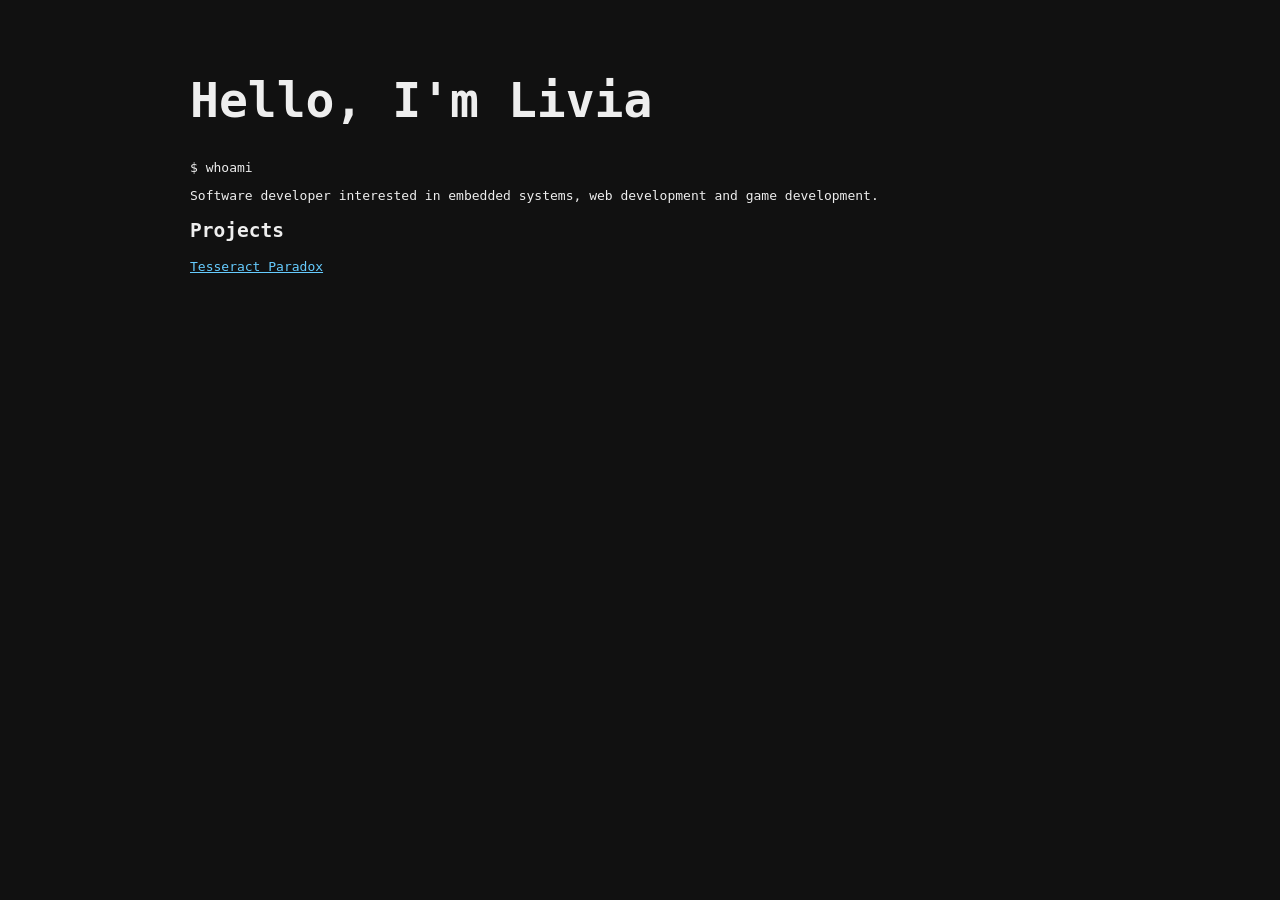
==== index.html @ dbbc6779 "Create portfolio website" ====
<!DOCTYPE html>
<html lang="en">

<head>
    <meta charset="UTF-8">
    <meta name="viewport" content="width=device-width, initial-scale=1.0">

    <title>Livia | Portfolio</title>

    <link rel="stylesheet" href="style.css">
</head>

<body>

    <main>
        <h1>Hello, I'm Livia</h1>

        <p class="terminal">
            $ whoami
        </p>

        <p>
            Software developer interested in embedded systems,
            web development and game development.
        </p>

        <section>
            <h2>Projects</h2>

            <a href="projects/tesseract.html">
                Tesseract Paradox
            </a>
        </section>

    </main>

</body>

</html>
---- style.css ----
body {
    background: #111;
    color: #eee;
    font-family: monospace;
    max-width: 900px;
    margin: auto;
    padding: 40px;
}

h1 {
    font-size: 3rem;
}

a {
    color: #66ccff;
}
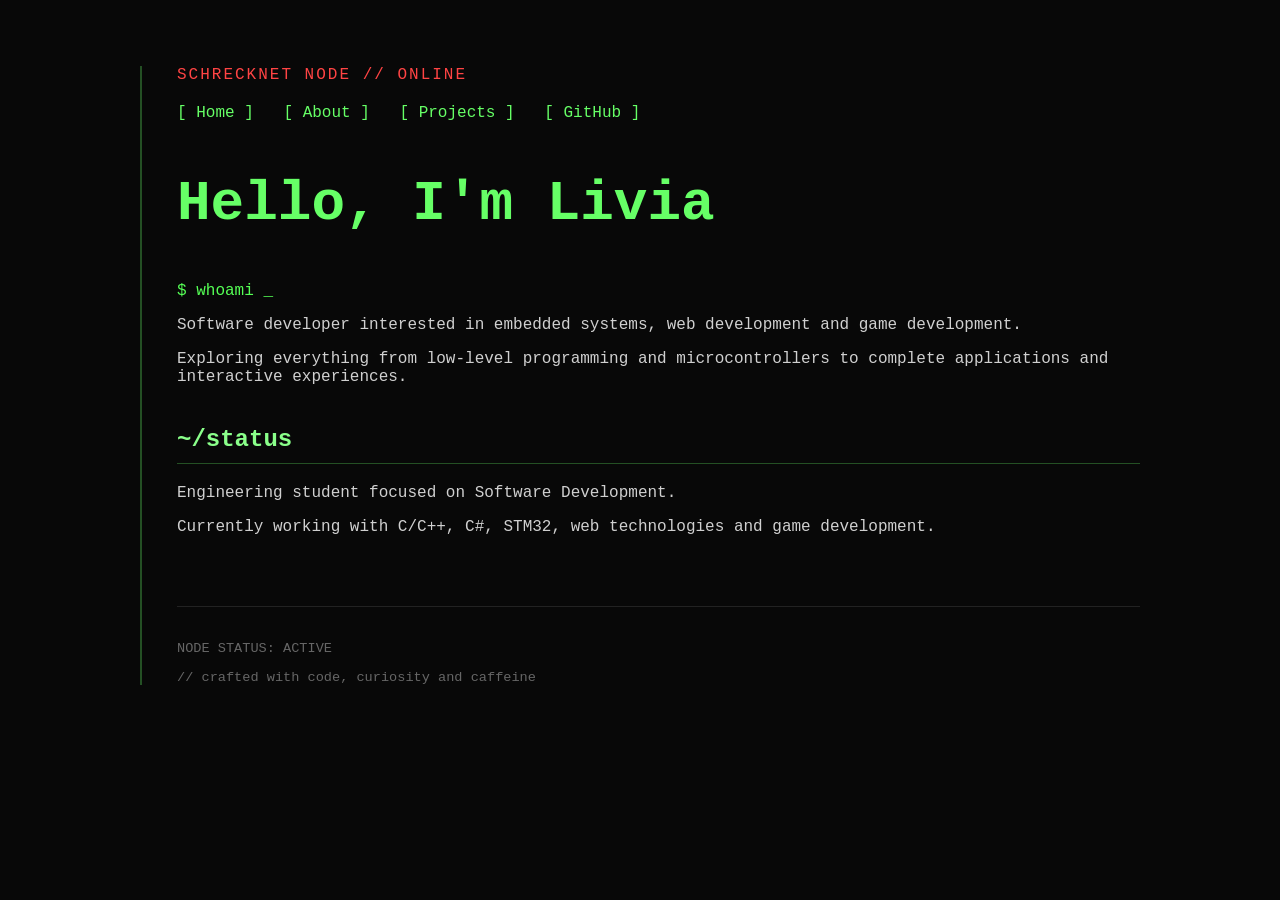
==== commit bb1ff145: "Create portfolio website" ====
--- a/index.html
+++ b/index.html
@@ -12,8 +12,29 @@
 
 <body>
 
-    <main>
-        <h1>Hello, I'm Livia</h1>
+<main>
+
+    <header>
+
+        <p class="system">
+            SCHRECKNET NODE // ONLINE
+        </p>
+
+        <nav>
+            <a href="index.html">[ Home ]</a>
+            <a href="about.html">[ About ]</a>
+            <a href="projects.html">[ Projects ]</a>
+            <a href="https://github.com/lRethi">[ GitHub ]</a>
+        </nav>
+
+    </header>
+
+
+    <section>
+
+        <h1>
+            Hello, I'm Livia
+        </h1>
 
         <p class="terminal">
             $ whoami
@@ -24,16 +45,47 @@
             web development and game development.
         </p>
 
-        <section>
-            <h2>Projects</h2>
+        <p>
+            Exploring everything from low-level programming
+            and microcontrollers to complete applications
+            and interactive experiences.
+        </p>
 
-            <a href="projects/tesseract.html">
-                Tesseract Paradox
-            </a>
-        </section>
+    </section>
 
-    </main>
+
+    <section>
+
+        <h2>
+            ~/status
+        </h2>
+
+        <p>
+            Engineering student focused on Software Development.
+        </p>
+
+        <p>
+            Currently working with C/C++, C#, STM32,
+            web technologies and game development.
+        </p>
+
+    </section>
+
+
+    <footer>
+
+        <p>
+            NODE STATUS: ACTIVE
+        </p>
+
+        <p>
+            // crafted with code, curiosity and caffeine
+        </p>
+
+    </footer>
+
+</main>
 
 </body>
 
-</html>+</html>
--- a/style.css
+++ b/style.css
@@ -1,16 +1,176 @@
-body {
-    background: #111;
-    color: #eee;
-    font-family: monospace;
-    max-width: 900px;
-    margin: auto;
-    padding: 40px;
+```css
+* {
+    box-sizing: border-box;
 }
 
-h1 {
-    font-size: 3rem;
+
+body {
+
+    background: #080808;
+
+    color: #d0d0d0;
+
+    font-family: "Courier New", monospace;
+
+    max-width: 1000px;
+
+    margin: auto;
+
+    padding: 50px;
+
 }
 
+
+main {
+
+    border-left: 2px solid #245024;
+
+    padding-left: 35px;
+
+}
+
+
+header {
+
+    margin-bottom: 50px;
+
+}
+
+
+.system {
+
+    color: #ff4444;
+
+    letter-spacing: 2px;
+
+}
+
+
+nav {
+
+    margin-top: 20px;
+
+}
+
+
+nav a {
+
+    margin-right: 20px;
+
+}
+
+
+h1 {
+
+    font-size: 3.5rem;
+
+    color: #66ff66;
+
+}
+
+
+h2 {
+
+    color: #8aff8a;
+
+    border-bottom: 1px solid #245024;
+
+    padding-bottom: 10px;
+
+    margin-top: 40px;
+
+}
+
+
+.terminal {
+
+    color: #55ff55;
+
+}
+
+
+.terminal::after {
+
+    content: "_";
+
+    animation: blink 1s infinite;
+
+}
+
+
+@keyframes blink {
+
+    50% {
+
+        opacity: 0;
+
+    }
+
+}
+
+
 a {
-    color: #66ccff;
-}+
+    color: #66ff66;
+
+    text-decoration: none;
+
+}
+
+
+a:hover {
+
+    color: #ff4444;
+
+}
+
+
+.project {
+
+    background: #0d0d0d;
+
+    border: 1px solid #244824;
+
+    padding: 25px;
+
+    margin: 25px 0;
+
+    transition: 0.2s;
+
+}
+
+
+.project:hover {
+
+    border-color: #66ff66;
+
+    transform: translateX(5px);
+
+}
+
+
+.metadata {
+
+    color: #888;
+
+    font-size: 0.9rem;
+
+    margin: 20px 0;
+
+}
+
+
+footer {
+
+    margin-top: 70px;
+
+    color: #666;
+
+    font-size: 0.85rem;
+
+    border-top: 1px solid #222;
+
+    padding-top: 20px;
+
+}
+```
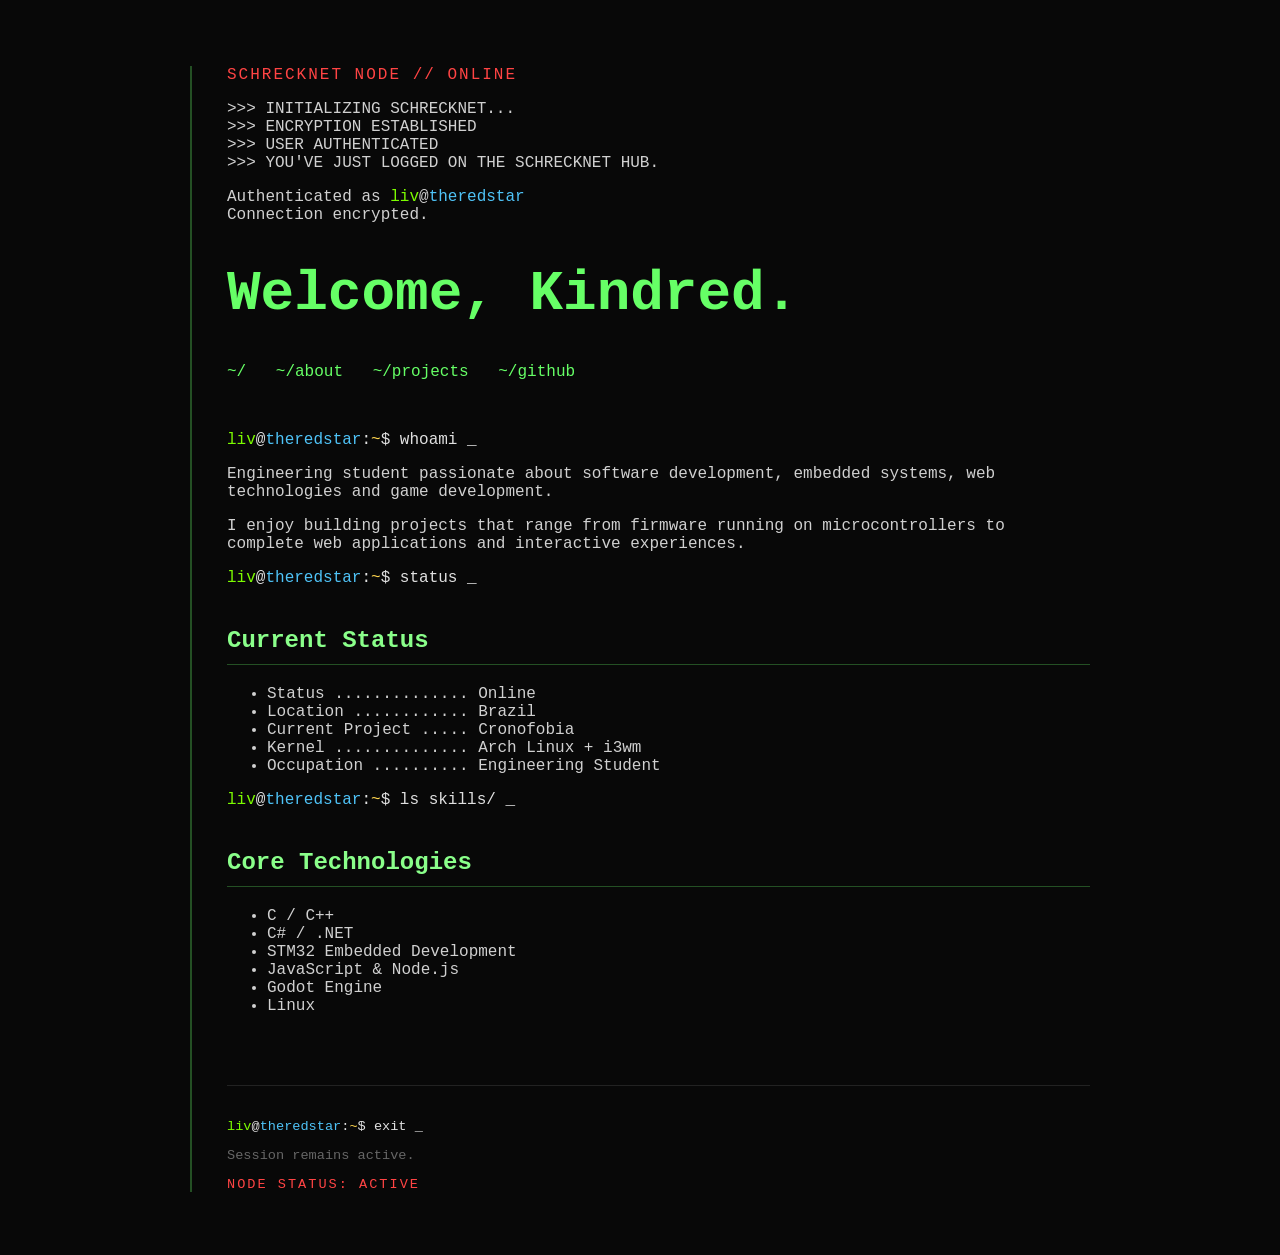
==== commit 11e9f36d: "more thingies" ====
--- a/index.html
+++ b/index.html
@@ -12,80 +12,115 @@
 
 <body>
 
-<main>
+    <main>
 
-    <header>
+        <header>
 
-        <p class="system">
-            SCHRECKNET NODE // ONLINE
-        </p>
+            <p class="system">
+                SCHRECKNET NODE // ONLINE
+            </p>
 
-        <nav>
-            <a href="index.html">[ Home ]</a>
-            <a href="about.html">[ About ]</a>
-            <a href="projects.html">[ Projects ]</a>
-            <a href="https://github.com/lRethi">[ GitHub ]</a>
-        </nav>
+            <p class="connection">
+                >>> INITIALIZING SCHRECKNET...<br>
+                >>> ENCRYPTION ESTABLISHED<br>
+                >>> USER AUTHENTICATED<br>
+                >>> YOU'VE JUST LOGGED ON THE SCHRECKNET HUB.<br>
+            </p>
 
-    </header>
+            <p class="connection">
+                Authenticated as <span class="user">liv</span>@<span class="host">theredstar</span><br>
+                Connection encrypted.
+            </p>
+
+            <h1>Welcome, Kindred.</h1>
+
+            <nav>
+                <a href="index.html">~/</a>
+                <a href="about.html">~/about</a>
+                <a href="projects.html">~/projects</a>
+                <a href="https://github.com/lRethi">~/github</a>
+            </nav>
+
+        </header>
 
 
-    <section>
-
-        <h1>
-            Hello, I'm Livia
-        </h1>
-
-        <p class="terminal">
-            $ whoami
-        </p>
-
-        <p>
-            Software developer interested in embedded systems,
-            web development and game development.
-        </p>
-
-        <p>
-            Exploring everything from low-level programming
-            and microcontrollers to complete applications
-            and interactive experiences.
-        </p>
-
-    </section>
+        <section>
 
 
-    <section>
+            <p class="terminal">
+                <span class="user">liv</span>@<span class="host">theredstar</span>:<span class="path">~</span>$ whoami
+            </p>
 
-        <h2>
-            ~/status
-        </h2>
+            <p>
+                Engineering student passionate about software development,
+                embedded systems, web technologies and game development.
+            </p>
 
-        <p>
-            Engineering student focused on Software Development.
-        </p>
+            <p>
+                I enjoy building projects that range from firmware running on
+                microcontrollers to complete web applications and interactive
+                experiences.
+            </p>
 
-        <p>
-            Currently working with C/C++, C#, STM32,
-            web technologies and game development.
-        </p>
-
-    </section>
+        </section>
 
 
-    <footer>
+        <section>
 
-        <p>
-            NODE STATUS: ACTIVE
-        </p>
+            <p class="terminal">
+                <span class="user">liv</span>@<span class="host">theredstar</span>:<span class="path">~</span>$ status
+            </p>
 
-        <p>
-            // crafted with code, curiosity and caffeine
-        </p>
+            <h2>Current Status</h2>
 
-    </footer>
+            <ul>
+                <li>Status .............. Online</li>
+                <li>Location ............ Brazil</li>
+                <li>Current Project ..... Cronofobia</li>
+                <li>Kernel .............. Arch Linux + i3wm</li>
+                <li>Occupation .......... Engineering Student</li>
+            </ul>
 
-</main>
+        </section>
+
+
+        <section>
+
+            <p class="terminal">
+                <span class="user">liv</span>@<span class="host">theredstar</span>:<span class="path">~</span>$ ls
+                skills/
+            </p>
+
+            <h2>Core Technologies</h2>
+
+            <ul>
+                <li>C / C++</li>
+                <li>C# / .NET</li>
+                <li>STM32 Embedded Development</li>
+                <li>JavaScript & Node.js</li>
+                <li>Godot Engine</li>
+                <li>Linux</li>
+            </ul>
+
+        </section>
+
+
+        <footer>
+
+            <p class="terminal">
+                <span class="user">liv</span>@<span class="host">theredstar</span>:<span class="path">~</span>$ exit
+            </p>
+
+            <p>Session remains active.</p>
+
+            <p class="system">
+                NODE STATUS: ACTIVE
+            </p>
+
+        </footer>
+
+    </main>
 
 </body>
 
-</html>
+</html>
--- a/style.css
+++ b/style.css
@@ -1,4 +1,3 @@
-```css
 * {
     box-sizing: border-box;
 }
@@ -159,6 +158,31 @@
 
 }
 
+.quote {
+    color: #88ff88;
+    font-style: italic;
+    border-left: 2px solid #44aa44;
+    padding-left: 16px;
+    margin: 25px 0;
+    opacity: 0.9;
+}
+
+.user {
+    color: #7CFC00;
+}
+
+.host {
+    color: #4FC3F7;
+}
+
+.path {
+    color: #FFD54F;
+}
+
+.terminal {
+    color: #E0E0E0;
+}
+
 
 footer {
 
@@ -173,4 +197,3 @@
     padding-top: 20px;
 
 }
-```
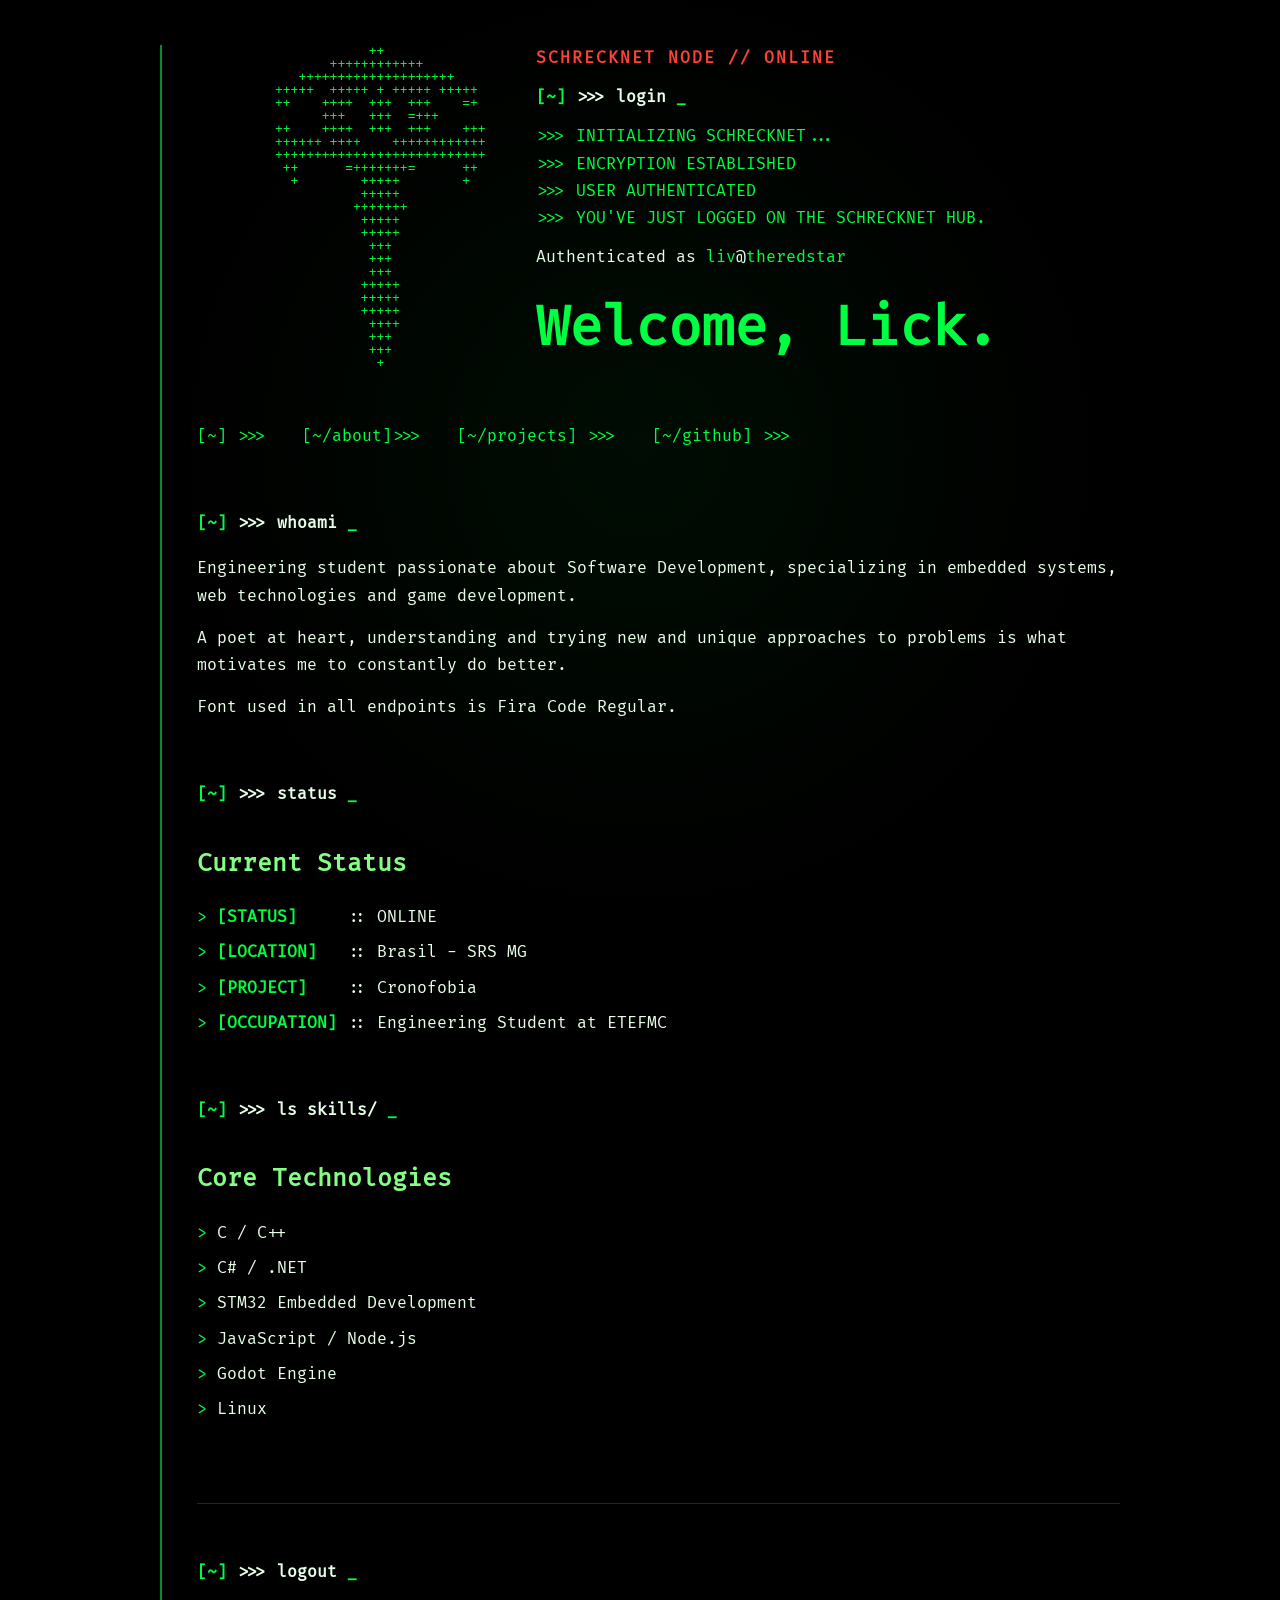
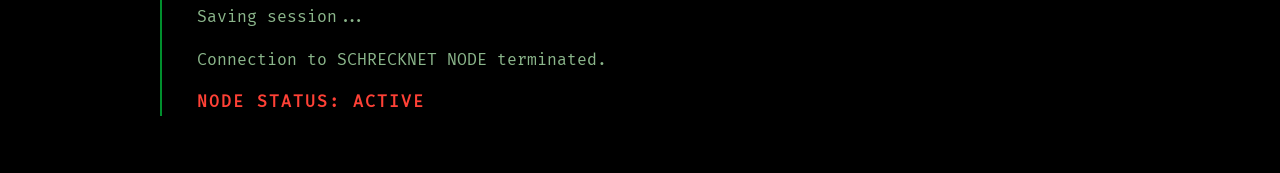
==== commit f69d9e4c: "stable version" ====
--- a/index.html
+++ b/index.html
@@ -16,102 +16,155 @@
 
         <header>
 
-            <p class="system">
-                SCHRECKNET NODE // ONLINE
-            </p>
+            <div class="hero">
 
-            <p class="connection">
-                >>> INITIALIZING SCHRECKNET...<br>
-                >>> ENCRYPTION ESTABLISHED<br>
-                >>> USER AUTHENTICATED<br>
-                >>> YOU'VE JUST LOGGED ON THE SCHRECKNET HUB.<br>
-            </p>
+                <pre class="ascii">
+                      ++
+                 ++++++++++++
+             ++++++++++++++++++++
+          +++++  +++++ + +++++ +++++
+          ++    ++++  +++  +++    =+
+                +++   +++  =+++
+          ++    ++++  +++  +++    +++
+          ++++++ ++++    ++++++++++++
+          +++++++++++++++++++++++++++
+           ++      =+++++++=      ++
+            +        +++++        +
+                     +++++
+                    +++++++
+                     +++++
+                     +++++
+                      +++
+                      +++
+                      +++
+                     +++++
+                     +++++
+                     +++++
+                      ++++
+                      +++
+                      +++
+                       +
+        </pre>
 
-            <p class="connection">
-                Authenticated as <span class="user">liv</span>@<span class="host">theredstar</span><br>
-                Connection encrypted.
-            </p>
+                <div class="hero-info">
 
-            <h1>Welcome, Kindred.</h1>
+                    <p class="system">
+                        SCHRECKNET NODE // ONLINE
+                    </p>
+
+                    <p class="terminal">
+                        <span class="prompt">[~]</span> >>> login
+                    </p>
+
+                    <p class="connection">
+                        >>> INITIALIZING SCHRECKNET...<br>
+                        >>> ENCRYPTION ESTABLISHED<br>
+                        >>> USER AUTHENTICATED<br>
+                        >>> YOU'VE JUST LOGGED ON THE SCHRECKNET HUB.
+                    </p>
+
+                    <p>
+                        Authenticated as
+                        <span class="user">liv</span>@<span class="host">theredstar</span>
+                    </p>
+
+                    <h1>Welcome, Lick.</h1>
+
+                </div>
+
+            </div>
 
             <nav>
-                <a href="index.html">~/</a>
-                <a href="about.html">~/about</a>
-                <a href="projects.html">~/projects</a>
-                <a href="https://github.com/lRethi">~/github</a>
+                <a href="index.html">[~] >>></a>
+                <a href="about.html">[~/about]>>></a>
+                <a href="projects.html">[~/projects] >>></a>
+                <a href="https://github.com/lRethi">[~/github] >>></a>
             </nav>
 
         </header>
 
+        <section>
+
+            <p class="terminal">
+                <span class="prompt">[~]</span> >>> whoami
+            </p>
+
+            <p>
+                Engineering student passionate about Software Development,
+                specializing in embedded systems, web technologies and game
+                development.
+            </p>
+
+            <p>
+                A poet at heart, understanding and trying new and unique approaches to problems is what motivates me to constantly do better.
+            </p>
+
+            <p>
+                Font used in all endpoints is Fira Code Regular.
+            </p>
+
+        </section>
 
         <section>
 
-
             <p class="terminal">
-                <span class="user">liv</span>@<span class="host">theredstar</span>:<span class="path">~</span>$ whoami
+                <span class="prompt">[~]</span> >>> status
             </p>
 
-            <p>
-                Engineering student passionate about software development,
-                embedded systems, web technologies and game development.
-            </p>
+            <h2>Current Status</h2>
 
-            <p>
-                I enjoy building projects that range from firmware running on
-                microcontrollers to complete web applications and interactive
-                experiences.
-            </p>
+            <ul class="system-info">
+                <li><strong>[STATUS]</strong> :: ONLINE</li>
+                <li><strong>[LOCATION]</strong> :: Brasil - SRS MG</li>
+                <li><strong>[PROJECT]</strong> :: Cronofobia</li>
+                <li><strong>[OCCUPATION]</strong> :: Engineering Student at ETEFMC</li>
+            </ul>
 
         </section>
+
 
 
         <section>
 
             <p class="terminal">
-                <span class="user">liv</span>@<span class="host">theredstar</span>:<span class="path">~</span>$ status
+                <span class="prompt">[~]</span> >>> ls skills/
             </p>
 
-            <h2>Current Status</h2>
+            <h2>Core Technologies</h2>
 
             <ul>
-                <li>Status .............. Online</li>
-                <li>Location ............ Brazil</li>
-                <li>Current Project ..... Cronofobia</li>
-                <li>Kernel .............. Arch Linux + i3wm</li>
-                <li>Occupation .......... Engineering Student</li>
+
+                <li>C / C++</li>
+
+                <li>C# / .NET</li>
+
+                <li>STM32 Embedded Development</li>
+
+                <li>JavaScript / Node.js</li>
+
+                <li>Godot Engine</li>
+
+                <li>Linux</li>
+
             </ul>
 
         </section>
 
 
-        <section>
-
-            <p class="terminal">
-                <span class="user">liv</span>@<span class="host">theredstar</span>:<span class="path">~</span>$ ls
-                skills/
-            </p>
-
-            <h2>Core Technologies</h2>
-
-            <ul>
-                <li>C / C++</li>
-                <li>C# / .NET</li>
-                <li>STM32 Embedded Development</li>
-                <li>JavaScript & Node.js</li>
-                <li>Godot Engine</li>
-                <li>Linux</li>
-            </ul>
-
-        </section>
-
 
         <footer>
 
             <p class="terminal">
-                <span class="user">liv</span>@<span class="host">theredstar</span>:<span class="path">~</span>$ exit
+                <span class="prompt">[~]</span> >>> logout
             </p>
 
-            <p>Session remains active.</p>
+            <p>
+                Saving session...
+            </p>
+
+            <p>
+                Connection to SCHRECKNET NODE terminated.
+            </p>
 
             <p class="system">
                 NODE STATUS: ACTIVE
--- a/style.css
+++ b/style.css
@@ -1,101 +1,374 @@
+:root {
+
+    --bg: #000000;
+
+    --surface: #040404;
+
+    --text: #e8ffe8;
+
+    --green: #00ff41;
+
+    --green-light: #84ff84;
+
+    --green-dark: #008f2d;
+
+    --red: #ff4136;
+
+    --blue: #56b6ff;
+
+    --yellow: #ffd54f;
+
+    --border: #003d12;
+
+}
+
 * {
+
+    margin: 0;
+
+    padding: 0;
+
     box-sizing: border-box;
-}
-
+
+}
 
 body {
 
-    background: #080808;
-
-    color: #d0d0d0;
-
-    font-family: "Courier New", monospace;
-
-    max-width: 1000px;
+    background: var(--bg);
+
+    color: var(--text);
+
+    font-family: "Fira Code", monospace;
+
+    line-height: 1.7;
+
+    max-width: 1050px;
 
     margin: auto;
 
-    padding: 50px;
-
-}
-
+    padding: 45px;
+
+    overflow-x: hidden;
+
+}
+
+body::before {
+
+    content: "";
+
+    position: fixed;
+
+    inset: 0;
+
+    background: radial-gradient(circle at center,
+            rgba(0, 255, 65, .05),
+            transparent 60%);
+
+    pointer-events: none;
+
+}
 
 main {
 
-    border-left: 2px solid #245024;
+    position: relative;
+
+    border-left: 2px solid var(--green-dark);
 
     padding-left: 35px;
 
 }
 
-
 header {
 
-    margin-bottom: 50px;
-
-}
-
+    margin-bottom: 60px;
+
+}
 
 .system {
 
-    color: #ff4444;
+    color: var(--red);
+
+    font-weight: bold;
 
     letter-spacing: 2px;
 
-}
-
+    margin-bottom: 12px;
+
+}
+
+.connection {
+
+    color: var(--green);
+
+    margin-bottom: 10px;
+
+}
 
 nav {
 
+    margin-top: 30px;
+
+}
+
+nav a {
+
+    color: var(--green);
+
+    text-decoration: none;
+
+    margin-right: 25px;
+
+    transition: .15s;
+
+}
+
+nav a:hover {
+
+    color: var(--red);
+
+}
+
+h1 {
+
+    font-size: 3.4rem;
+
+    color: var(--green);
+
+    margin: 30px 0;
+
+}
+
+h2 {
+
+    color: var(--green-light);
+
+    font-size: 1.5rem;
+
+    margin: 35px 0 20px;
+
+}
+
+section {
+
+    margin-bottom: 60px;
+
+}
+
+p {
+
+    margin: 15px 0;
+
+}
+
+ul {
+
+    list-style: none;
+
     margin-top: 20px;
 
 }
 
-
-nav a {
-
-    margin-right: 20px;
-
-}
-
-
-h1 {
-
-    font-size: 3.5rem;
-
-    color: #66ff66;
-
-}
-
-
-h2 {
-
-    color: #8aff8a;
-
-    border-bottom: 1px solid #245024;
-
-    padding-bottom: 10px;
-
-    margin-top: 40px;
-
-}
-
+li {
+
+    margin: 8px 0;
+
+}
+
+li::before {
+
+    content: "> ";
+
+    color: var(--green);
+
+}
 
 .terminal {
 
-    color: #55ff55;
-
-}
-
+    color: var(--text);
+
+    margin: 30px 0 18px;
+
+    font-weight: bold;
+
+}
 
 .terminal::after {
 
     content: "_";
 
+    color: var(--green);
+
     animation: blink 1s infinite;
 
 }
 
+.prompt {
+
+    color: var(--green);
+
+}
+
+.user {
+
+    color: var(--green);
+
+}
+
+.host {
+
+    color: var(--green);
+
+}
+
+.path {
+
+    color: var(--green-light);
+
+}
+
+.command {
+
+    color: var(--text);
+
+}
+
+.quote {
+
+    margin: 30px 0;
+
+    padding-left: 18px;
+
+    border-left: 2px solid var(--green);
+
+    color: var(--green-light);
+
+    font-style: italic;
+
+    opacity: .9;
+
+}
+
+.project {
+
+    background: var(--surface);
+
+    border-left: 4px solid var(--green);
+
+    border-top: 1px solid var(--border);
+
+    border-right: 1px solid var(--border);
+
+    border-bottom: 1px solid var(--border);
+
+    padding: 22px;
+
+    margin: 30px 0;
+
+    transition: .2s;
+
+}
+
+.project:hover {
+
+    border-left-color: var(--red);
+
+    transform: translateX(6px);
+
+}
+
+.metadata {
+
+    color: #a0dca0;
+
+    margin: 20px 0;
+
+}
+
+.metadata p {
+
+    margin: 6px 0;
+
+}
+
+a {
+
+    color: var(--green);
+
+}
+
+a:hover {
+
+    color: var(--red);
+
+}
+
+footer {
+
+    margin-top: 80px;
+
+    padding-top: 25px;
+
+    border-top: 1px solid var(--border);
+
+    color: #8bb68b;
+
+}
+
+.hero {
+    display: flex;
+    align-items: flex-start;
+    gap: 50px;
+    margin-bottom: 40px;
+}
+
+.ascii {
+    white-space: pre;
+    color: #00ff41;
+    line-height: 1;
+    margin: 0;
+    flex-shrink: 0;
+}
+
+.hero-info {
+    display: flex;
+    flex-direction: column;
+    gap: 12px;
+}
+
+.hero-info p,
+.hero-info h1 {
+    margin: 0;
+}
+
+.system-info {
+    font-family: "Fira Code", monospace;
+    list-style: none;
+}
+
+.system-info li {
+    margin: 8px 0;
+}
+
+.system-info strong {
+    color: var(--green);
+    display: inline-block;
+    width: 12ch;
+}
+
+.hyfetch-info {
+    font-family: "Fira Code", monospace;
+    list-style: none;
+}
+
+.hyfetch-info li {
+    margin: 8px 0;
+}
+
+.hyfetch-info strong {
+    color: var(--green);
+    display: inline-block;
+    width: 8ch;
+}
 
 @keyframes blink {
 
@@ -107,93 +380,8 @@
 
 }
 
-
-a {
-
-    color: #66ff66;
-
-    text-decoration: none;
-
-}
-
-
-a:hover {
-
-    color: #ff4444;
-
-}
-
-
-.project {
-
-    background: #0d0d0d;
-
-    border: 1px solid #244824;
-
-    padding: 25px;
-
-    margin: 25px 0;
-
-    transition: 0.2s;
-
-}
-
-
-.project:hover {
-
-    border-color: #66ff66;
-
-    transform: translateX(5px);
-
-}
-
-
-.metadata {
-
-    color: #888;
-
-    font-size: 0.9rem;
-
-    margin: 20px 0;
-
-}
-
-.quote {
-    color: #88ff88;
-    font-style: italic;
-    border-left: 2px solid #44aa44;
-    padding-left: 16px;
-    margin: 25px 0;
-    opacity: 0.9;
-}
-
-.user {
-    color: #7CFC00;
-}
-
-.host {
-    color: #4FC3F7;
-}
-
-.path {
-    color: #FFD54F;
-}
-
-.terminal {
-    color: #E0E0E0;
-}
-
-
-footer {
-
-    margin-top: 70px;
-
-    color: #666;
-
-    font-size: 0.85rem;
-
-    border-top: 1px solid #222;
-
-    padding-top: 20px;
-
-}
+@font-face {
+    font-family: "Fira Code";
+    src: url("fonts/FiraCode-Regular.woff2") format("woff2");
+    font-weight: 400;
+}
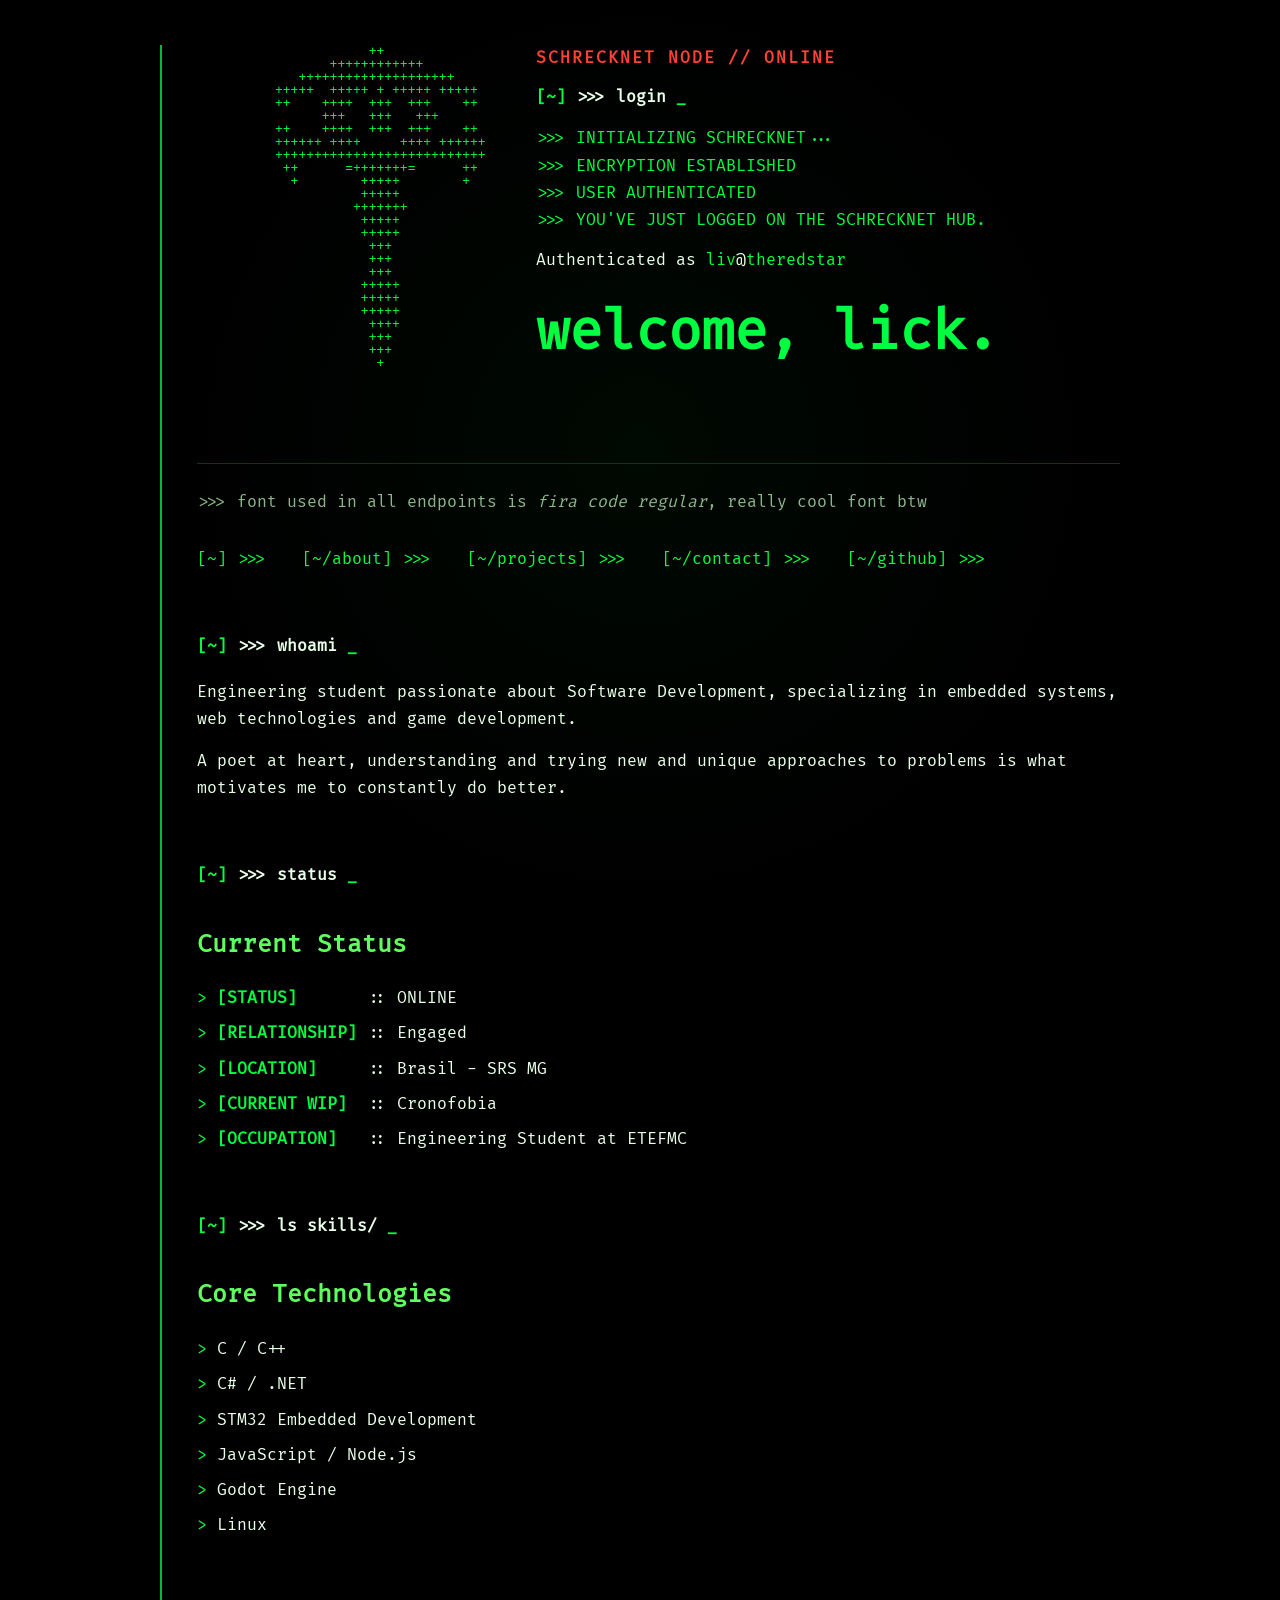
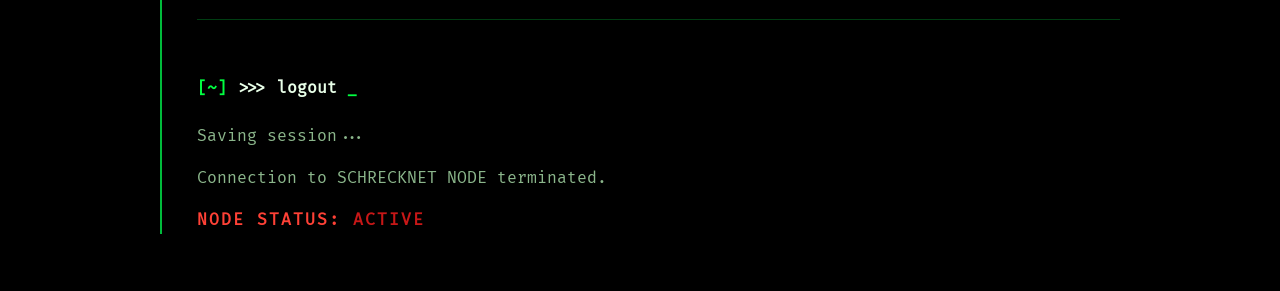
==== commit 675b1b9b: "a bazillion small things but TWO" ====
--- a/index.html
+++ b/index.html
@@ -23,10 +23,10 @@
                  ++++++++++++
              ++++++++++++++++++++
           +++++  +++++ + +++++ +++++
-          ++    ++++  +++  +++    =+
-                +++   +++  =+++
-          ++    ++++  +++  +++    +++
-          ++++++ ++++    ++++++++++++
+          ++    ++++  +++  +++    ++
+                +++   +++   +++
+          ++    ++++  +++  +++    ++
+          ++++++ ++++     ++++ ++++++
           +++++++++++++++++++++++++++
            ++      =+++++++=      ++
             +        +++++        +
@@ -57,7 +57,7 @@
                     </p>
 
                     <p class="connection">
-                        >>> INITIALIZING SCHRECKNET...<br>
+                        >>> <span class="dot">INITIALIZING SCHRECKNET</span><br>
                         >>> ENCRYPTION ESTABLISHED<br>
                         >>> USER AUTHENTICATED<br>
                         >>> YOU'VE JUST LOGGED ON THE SCHRECKNET HUB.
@@ -68,16 +68,20 @@
                         <span class="user">liv</span>@<span class="host">theredstar</span>
                     </p>
 
-                    <h1>Welcome, Lick.</h1>
+                    
+                    <h1>welcome, lick.</h1>
+
 
                 </div>
 
             </div>
+            <footer>>>> font used in all endpoints is <em>fira code regular</em>, really cool font btw</footer>
 
             <nav>
                 <a href="index.html">[~] >>></a>
-                <a href="about.html">[~/about]>>></a>
+                <a href="about.html">[~/about] >>></a>
                 <a href="projects.html">[~/projects] >>></a>
+                <a href="contact.html">[~/contact] >>></a>
                 <a href="https://github.com/lRethi">[~/github] >>></a>
             </nav>
 
@@ -96,11 +100,11 @@
             </p>
 
             <p>
-                A poet at heart, understanding and trying new and unique approaches to problems is what motivates me to constantly do better.
+                A poet at heart, understanding and trying new and unique approaches to problems is what motivates me to
+                constantly do better.
             </p>
 
             <p>
-                Font used in all endpoints is Fira Code Regular.
             </p>
 
         </section>
@@ -115,8 +119,9 @@
 
             <ul class="system-info">
                 <li><strong>[STATUS]</strong> :: ONLINE</li>
+                <li><strong>[RELATIONSHIP]</strong> :: Engaged</li>
                 <li><strong>[LOCATION]</strong> :: Brasil - SRS MG</li>
-                <li><strong>[PROJECT]</strong> :: Cronofobia</li>
+                <li><strong>[CURRENT WIP]</strong> :: Cronofobia</li>
                 <li><strong>[OCCUPATION]</strong> :: Engineering Student at ETEFMC</li>
             </ul>
 
@@ -158,16 +163,15 @@
                 <span class="prompt">[~]</span> >>> logout
             </p>
 
-            <p>
-                Saving session...
-            </p>
+            <p class="dot">
+                Saving session</p>
 
             <p>
                 Connection to SCHRECKNET NODE terminated.
             </p>
 
             <p class="system">
-                NODE STATUS: ACTIVE
+                NODE STATUS: <span class="system-end">ACTIVE</span>
             </p>
 
         </footer>
--- a/style.css
+++ b/style.css
@@ -8,18 +8,24 @@
 
     --green: #00ff41;
 
-    --green-light: #84ff84;
-
-    --green-dark: #008f2d;
+    --green-light: #5eff5e;
+
+    --green-dark: #00bb3b;
 
     --red: #ff4136;
 
+    --dark-red: #c71717;
+
     --blue: #56b6ff;
 
     --yellow: #ffd54f;
 
     --border: #003d12;
 
+    --gold-color: #ffae00;
+    --silver-color: #d4d4d4;
+    --bronze-color: #e76800;
+
 }
 
 * {
@@ -61,7 +67,7 @@
     inset: 0;
 
     background: radial-gradient(circle at center,
-            rgba(0, 255, 65, .05),
+            rgba(0, 94, 23, 0.089),
             transparent 60%);
 
     pointer-events: none;
@@ -102,6 +108,8 @@
 
     margin-bottom: 10px;
 
+    min-height: 7rem;
+
 }
 
 nav {
@@ -234,72 +242,75 @@
 
 .quote {
 
+    padding-left: 18px;
+
+    border-left: 2px solid var(--green);
+
+    color: var(--green-light);
+
+    font-style: italic;
+
+    opacity: .9;
+
+}
+
+.project {
+
+    background: var(--surface);
+
+    border-left: 4px solid var(--green);
+
+    border-top: 1px solid var(--border);
+
+    border-right: 1px solid var(--border);
+
+    border-bottom: 1px solid var(--border);
+
+    padding: 22px;
+
     margin: 30px 0;
 
-    padding-left: 18px;
-
-    border-left: 2px solid var(--green);
-
-    color: var(--green-light);
-
+    transition: .2s;
+
+}
+
+.project:hover {
+
+    border-left-color: var(--red);
+
+    transform: translateX(6px);
+
+}
+
+.metadata {
+
+    color: #a0dca0;
+
+    margin: 20px 0;
+
+}
+
+.metadata p {
+
+    margin: 6px 0;
+
+}
+
+a {
+
+    color: var(--green);
+
+}
+
+a:hover {
+
+    color: var(--red);
+
+}
+
+.quote cite {
     font-style: italic;
-
-    opacity: .9;
-
-}
-
-.project {
-
-    background: var(--surface);
-
-    border-left: 4px solid var(--green);
-
-    border-top: 1px solid var(--border);
-
-    border-right: 1px solid var(--border);
-
-    border-bottom: 1px solid var(--border);
-
-    padding: 22px;
-
-    margin: 30px 0;
-
-    transition: .2s;
-
-}
-
-.project:hover {
-
-    border-left-color: var(--red);
-
-    transform: translateX(6px);
-
-}
-
-.metadata {
-
-    color: #a0dca0;
-
-    margin: 20px 0;
-
-}
-
-.metadata p {
-
-    margin: 6px 0;
-
-}
-
-a {
-
-    color: var(--green);
-
-}
-
-a:hover {
-
-    color: var(--red);
-
+    color: #8bb68b;
 }
 
 footer {
@@ -352,7 +363,7 @@
 .system-info strong {
     color: var(--green);
     display: inline-block;
-    width: 12ch;
+    width: 14ch;
 }
 
 .hyfetch-info {
@@ -368,6 +379,52 @@
     color: var(--green);
     display: inline-block;
     width: 8ch;
+}
+
+.award-info li {
+    margin: 8px 0;
+}
+
+.award-info strong {
+    color: var(--green);
+    display: inline-block;
+    width: 14ch;
+}
+
+.award-info gold {
+    color: var(--gold-color);
+}
+.award-info silver {
+    color: var(--silver-color);
+}
+.award-info bronze {
+    color: var(--bronze-color);
+}
+
+.system-end {
+    color: var(--dark-red);
+
+    animation: blink 3s infinite;
+}
+
+.dot::after {
+    content: "...";
+    display: inline-block;
+    overflow: hidden;
+    height: 2ch;
+    white-space: nowrap;
+    animation: dots 2s steps(3, end) infinite;
+}
+
+@keyframes dots {
+    from {
+        width: 1ch;
+    }
+
+    75%,
+    to {
+        width: 3ch;
+    }
 }
 
 @keyframes blink {
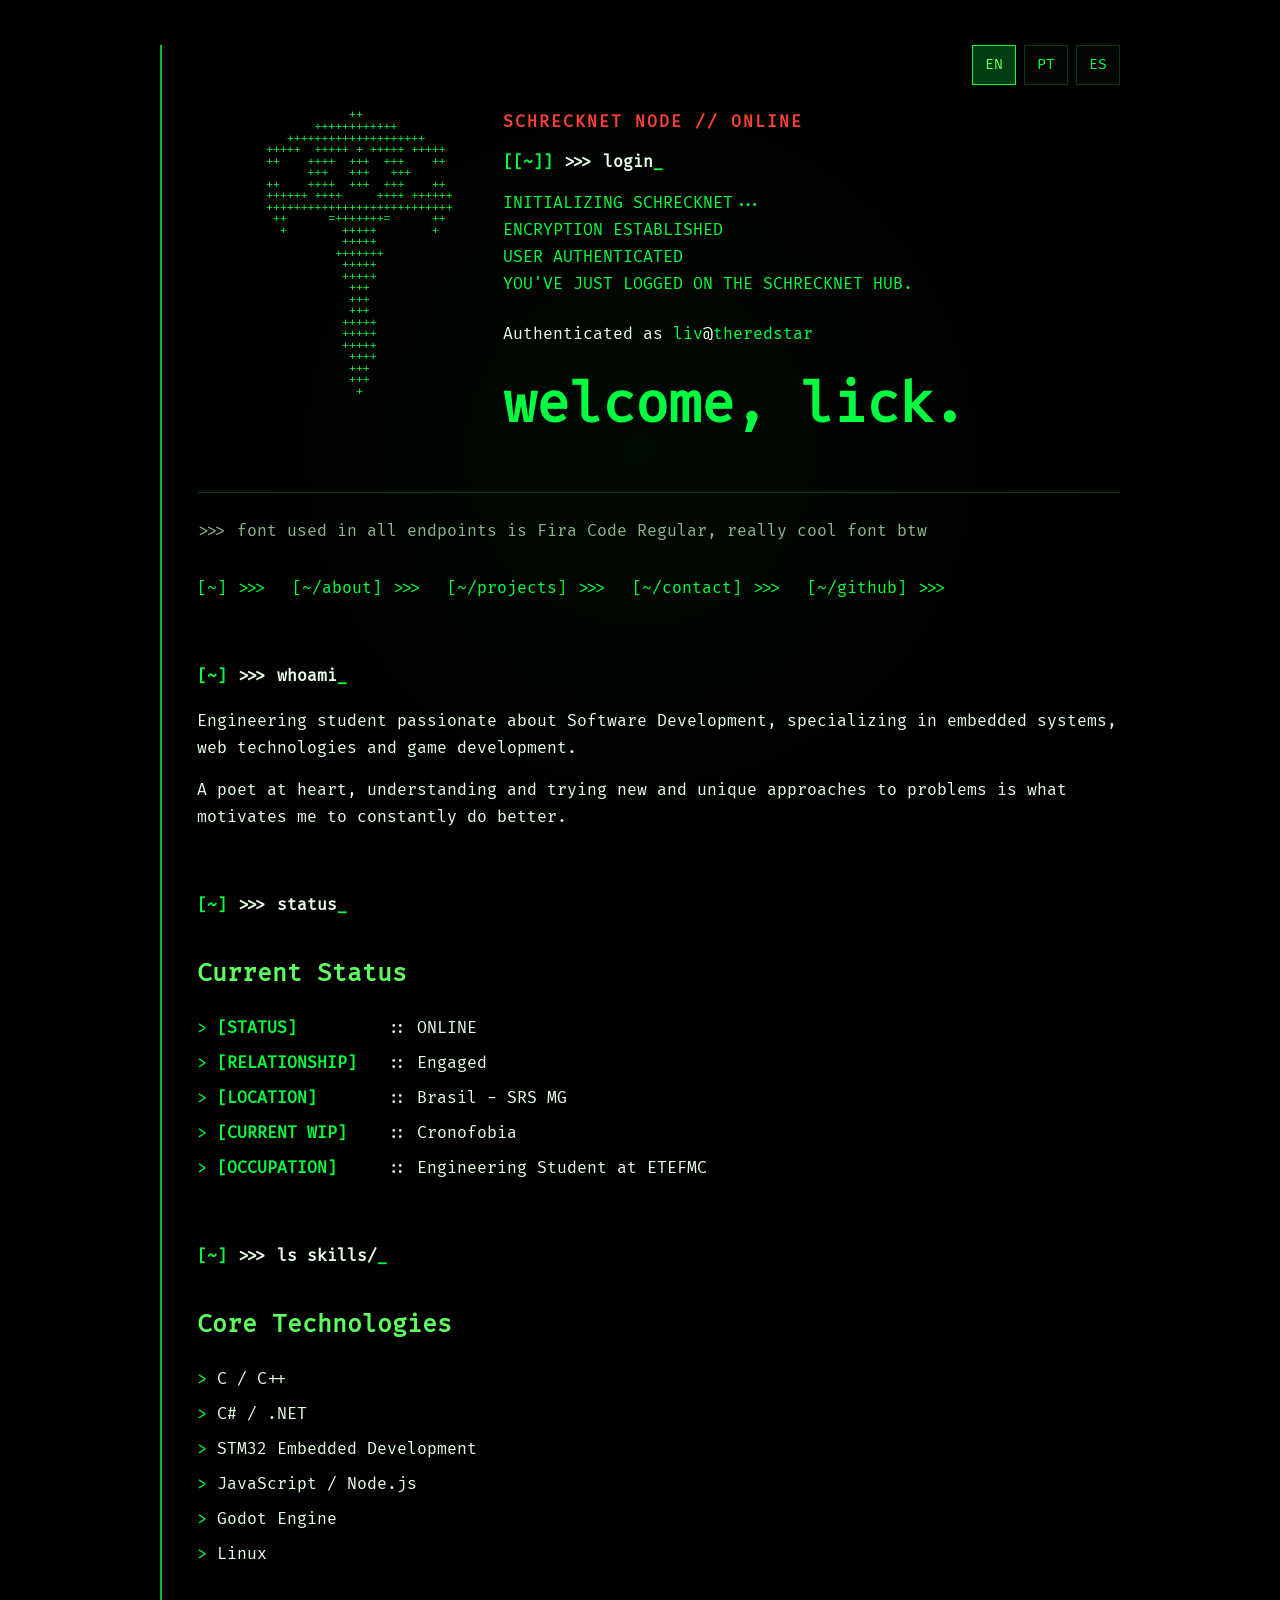
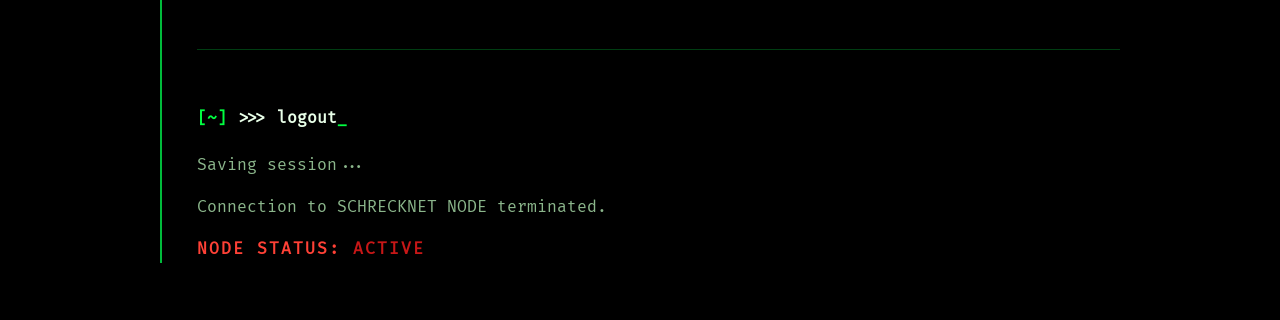
==== commit 1efb5f5b: "Cronofobia adicionado, + traduções pra português e espanhol." ====
--- a/index.html
+++ b/index.html
@@ -1,25 +1,15 @@
 <!DOCTYPE html>
 <html lang="en">
-
 <head>
-    <meta charset="UTF-8">
-    <meta name="viewport" content="width=device-width, initial-scale=1.0">
-
-    <title>Livia | Portfolio</title>
-
-    <link rel="stylesheet" href="style.css">
+<meta charset="UTF-8">
+<meta name="viewport" content="width=device-width, initial-scale=1.0">
+<title data-i18n="title.home">Livia | Portfolio</title>
+<link rel="stylesheet" href="style.css">
 </head>
-
-<body>
-
-    <main>
-
-        <header>
-
-            <div class="hero">
-
-                <pre class="ascii">
-                      ++
+<body><main>
+<header>
+<div class="hero">
+<pre class="ascii">                      ++
                  ++++++++++++
              ++++++++++++++++++++
           +++++  +++++ + +++++ +++++
@@ -43,141 +33,51 @@
                       ++++
                       +++
                       +++
-                       +
-        </pre>
-
-                <div class="hero-info">
-
-                    <p class="system">
-                        SCHRECKNET NODE // ONLINE
-                    </p>
-
-                    <p class="terminal">
-                        <span class="prompt">[~]</span> >>> login
-                    </p>
-
-                    <p class="connection">
-                        >>> <span class="dot">INITIALIZING SCHRECKNET</span><br>
-                        >>> ENCRYPTION ESTABLISHED<br>
-                        >>> USER AUTHENTICATED<br>
-                        >>> YOU'VE JUST LOGGED ON THE SCHRECKNET HUB.
-                    </p>
-
-                    <p>
-                        Authenticated as
-                        <span class="user">liv</span>@<span class="host">theredstar</span>
-                    </p>
-
-                    
-                    <h1>welcome, lick.</h1>
-
-
-                </div>
-
-            </div>
-            <footer>>>> font used in all endpoints is <em>fira code regular</em>, really cool font btw</footer>
-
-            <nav>
-                <a href="index.html">[~] >>></a>
-                <a href="about.html">[~/about] >>></a>
-                <a href="projects.html">[~/projects] >>></a>
-                <a href="contact.html">[~/contact] >>></a>
-                <a href="https://github.com/lRethi">[~/github] >>></a>
-            </nav>
-
-        </header>
-
-        <section>
-
-            <p class="terminal">
-                <span class="prompt">[~]</span> >>> whoami
-            </p>
-
-            <p>
-                Engineering student passionate about Software Development,
-                specializing in embedded systems, web technologies and game
-                development.
-            </p>
-
-            <p>
-                A poet at heart, understanding and trying new and unique approaches to problems is what motivates me to
-                constantly do better.
-            </p>
-
-            <p>
-            </p>
-
-        </section>
-
-        <section>
-
-            <p class="terminal">
-                <span class="prompt">[~]</span> >>> status
-            </p>
-
-            <h2>Current Status</h2>
-
-            <ul class="system-info">
-                <li><strong>[STATUS]</strong> :: ONLINE</li>
-                <li><strong>[RELATIONSHIP]</strong> :: Engaged</li>
-                <li><strong>[LOCATION]</strong> :: Brasil - SRS MG</li>
-                <li><strong>[CURRENT WIP]</strong> :: Cronofobia</li>
-                <li><strong>[OCCUPATION]</strong> :: Engineering Student at ETEFMC</li>
-            </ul>
-
-        </section>
-
-
-
-        <section>
-
-            <p class="terminal">
-                <span class="prompt">[~]</span> >>> ls skills/
-            </p>
-
-            <h2>Core Technologies</h2>
-
-            <ul>
-
-                <li>C / C++</li>
-
-                <li>C# / .NET</li>
-
-                <li>STM32 Embedded Development</li>
-
-                <li>JavaScript / Node.js</li>
-
-                <li>Godot Engine</li>
-
-                <li>Linux</li>
-
-            </ul>
-
-        </section>
-
-
-
-        <footer>
-
-            <p class="terminal">
-                <span class="prompt">[~]</span> >>> logout
-            </p>
-
-            <p class="dot">
-                Saving session</p>
-
-            <p>
-                Connection to SCHRECKNET NODE terminated.
-            </p>
-
-            <p class="system">
-                NODE STATUS: <span class="system-end">ACTIVE</span>
-            </p>
-
-        </footer>
-
-    </main>
-
-</body>
-
-</html>+                       +</pre>
+<div class="hero-info">
+<p class="system" data-i18n="common.schrecknet_online">SCHRECKNET NODE // ONLINE</p>
+<p class="terminal"><span class="prompt">[[~]]</span> &gt;&gt;&gt; <span data-i18n="home.cmd_login">login</span></p>
+<div class="connection"><p><span class="dot" data-i18n="home.initializing">INITIALIZING SCHRECKNET</span><br><span data-i18n="home.encryption">ENCRYPTION ESTABLISHED</span><br><span data-i18n="home.user_authenticated">USER AUTHENTICATED</span><br><span data-i18n="home.logged_on">YOU'VE JUST LOGGED ON THE SCHRECKNET HUB.</span></p></div>
+<p><span data-i18n="common.authenticated">Authenticated as</span> <span class="user">liv</span>@<span class="host">theredstar</span></p>
+<h1 data-i18n="home.title">welcome, lick.</h1>
+</div>
+</div>
+<footer class="header-note"><span data-i18n="home.font_note">{T["home.font_note"][0]}</span></footer>
+<nav aria-label="Primary navigation">
+<a href="index.html" data-i18n="nav.home">[~] >>></a>
+<a href="about.html" data-i18n="nav.about">[~/about] >>></a>
+<a href="projects.html" data-i18n="nav.projects">[~/projects] >>></a>
+<a href="contact.html" data-i18n="nav.contact">[~/contact] >>></a>
+<a href="https://github.com/lRethi" data-i18n="nav.github">[~/github] >>></a>
+</nav>
+</header>
+<section>
+<p class="terminal"><span class="prompt">[~]</span> &gt;&gt;&gt; <span data-i18n="home.cmd_whoami">whoami</span></p>
+<p data-i18n="home.intro">Engineering student passionate about Software Development, specializing in embedded systems, web technologies and game development.</p>
+<p data-i18n="home.philosophy">A poet at heart, understanding and trying new and unique approaches to problems is what motivates me to constantly do better.</p>
+</section>
+<section>
+<p class="terminal"><span class="prompt">[~]</span> &gt;&gt;&gt; <span data-i18n="home.cmd_status">status</span></p>
+<h2 data-i18n="home.current_status">Current Status</h2>
+<ul class="system-info">
+<li><strong data-i18n="home.label_status">[STATUS]</strong> :: <span data-i18n="home.online">ONLINE</span></li>
+<li><strong data-i18n="home.label_relationship">[RELATIONSHIP]</strong> :: <span data-i18n="home.engaged">Engaged</span></li>
+<li><strong data-i18n="home.label_location">[LOCATION]</strong> :: <span data-i18n="home.location">Brasil - SRS MG</span></li>
+<li><strong data-i18n="home.label_wip">[CURRENT WIP]</strong> :: <span data-i18n="home.wip">Cronofobia</span></li>
+<li><strong data-i18n="home.label_occupation">[OCCUPATION]</strong> :: <span data-i18n="home.occupation">Engineering Student at ETEFMC</span></li>
+</ul>
+</section>
+<section>
+<p class="terminal"><span class="prompt">[~]</span> &gt;&gt;&gt; <span data-i18n="home.cmd_skills">ls skills/</span></p>
+<h2 data-i18n="home.core_technologies">Core Technologies</h2>
+<ul>
+<li>C / C++</li><li>C# / .NET</li><li data-i18n="home.stm32">STM32 Embedded Development</li><li>JavaScript / Node.js</li><li>Godot Engine</li><li>Linux</li>
+</ul>
+</section>
+<footer>
+<p class="terminal"><span class="prompt">[~]</span> &gt;&gt;&gt; <span data-i18n="home.logout">logout</span></p>
+<p class="dot" data-i18n="common.saving_session">Saving session</p>
+<p data-i18n="home.terminated">Connection to SCHRECKNET NODE terminated.</p>
+<p class="system"><span data-i18n="common.node_status">NODE STATUS:</span> <span class="system-end" data-i18n="common.active">ACTIVE</span></p>
+</footer>
+</main><script src="translations.js"></script><script src="script.js"></script></body></html>
--- a/style.css
+++ b/style.css
@@ -1,328 +1,197 @@
 :root {
-
     --bg: #000000;
-
     --surface: #040404;
-
     --text: #e8ffe8;
-
     --green: #00ff41;
-
     --green-light: #5eff5e;
-
     --green-dark: #00bb3b;
-
     --red: #ff4136;
-
     --dark-red: #c71717;
-
-    --blue: #56b6ff;
-
-    --yellow: #ffd54f;
-
     --border: #003d12;
-
     --gold-color: #ffae00;
     --silver-color: #d4d4d4;
     --bronze-color: #e76800;
-
 }
 
 * {
-
+    box-sizing: border-box;
     margin: 0;
-
     padding: 0;
-
-    box-sizing: border-box;
-
+}
+
+html {
+    color-scheme: dark;
+    scroll-behavior: smooth;
 }
 
 body {
-
+    max-width: 1050px;
+    margin: auto;
+    padding: 45px;
+    overflow-x: hidden;
     background: var(--bg);
-
     color: var(--text);
-
     font-family: "Fira Code", monospace;
-
     line-height: 1.7;
-
-    max-width: 1050px;
-
-    margin: auto;
-
-    padding: 45px;
-
-    overflow-x: hidden;
-
 }
 
 body::before {
-
+    position: fixed;
+    z-index: -1;
+    inset: 0;
+    background: radial-gradient(circle at center, rgba(0, 94, 23, 0.089), transparent 60%);
     content: "";
-
-    position: fixed;
-
-    inset: 0;
-
-    background: radial-gradient(circle at center,
-            rgba(0, 94, 23, 0.089),
-            transparent 60%);
-
     pointer-events: none;
-
 }
 
 main {
-
     position: relative;
-
+    min-width: 0;
+    padding-left: 35px;
     border-left: 2px solid var(--green-dark);
-
-    padding-left: 35px;
-
 }
 
 header {
-
     margin-bottom: 60px;
-
 }
 
 .system {
-
+    margin-bottom: 12px;
     color: var(--red);
-
     font-weight: bold;
-
     letter-spacing: 2px;
-
-    margin-bottom: 12px;
-
 }
 
 .connection {
-
-    color: var(--green);
-
+    min-height: 4rem;
     margin-bottom: 10px;
-
-    min-height: 7rem;
-
+    color: var(--green);
 }
 
 nav {
-
+    display: flex;
+    flex-wrap: wrap;
+    gap: 8px 25px;
     margin-top: 30px;
-
 }
 
 nav a {
-
-    color: var(--green);
-
+    color: var(--green);
     text-decoration: none;
-
-    margin-right: 25px;
-
-    transition: .15s;
-
-}
-
-nav a:hover {
-
+    transition: color 0.15s;
+}
+
+nav a:hover,
+a:hover {
     color: var(--red);
-
 }
 
 h1 {
-
-    font-size: 3.4rem;
-
-    color: var(--green);
-
     margin: 30px 0;
-
+    color: var(--green);
+    font-size: clamp(2rem, 6vw, 3.4rem);
+    overflow-wrap: anywhere;
 }
 
 h2 {
-
+    margin: 35px 0 20px;
     color: var(--green-light);
-
     font-size: 1.5rem;
-
-    margin: 35px 0 20px;
-
 }
 
 section {
-
     margin-bottom: 60px;
-
 }
 
 p {
-
     margin: 15px 0;
-
 }
 
 ul {
-
+    margin-top: 20px;
     list-style: none;
-
-    margin-top: 20px;
-
 }
 
 li {
-
     margin: 8px 0;
-
 }
 
 li::before {
-
+    color: var(--green);
     content: "> ";
-
-    color: var(--green);
-
 }
 
 .terminal {
-
+    margin: 30px 0 18px;
     color: var(--text);
-
-    margin: 30px 0 18px;
-
     font-weight: bold;
-
+    overflow-wrap: anywhere;
 }
 
 .terminal::after {
-
+    color: var(--green);
     content: "_";
-
-    color: var(--green);
-
     animation: blink 1s infinite;
-
-}
-
-.prompt {
-
-    color: var(--green);
-
-}
-
-.user {
-
-    color: var(--green);
-
-}
-
+}
+
+.prompt,
+.user,
 .host {
-
-    color: var(--green);
-
-}
-
-.path {
-
+    color: var(--green);
+}
+
+.quote {
+    padding-left: 18px;
+    border-left: 2px solid var(--green);
     color: var(--green-light);
-
-}
-
-.command {
-
-    color: var(--text);
-
-}
-
-.quote {
-
-    padding-left: 18px;
-
-    border-left: 2px solid var(--green);
-
-    color: var(--green-light);
-
     font-style: italic;
-
-    opacity: .9;
-
+    opacity: 0.9;
 }
 
 .project {
-
+    margin: 30px 0;
+    padding: 22px;
+    border-top: 1px solid var(--border);
+    border-right: 1px solid var(--border);
+    border-bottom: 1px solid var(--border);
+    border-left: 4px solid var(--green);
     background: var(--surface);
-
-    border-left: 4px solid var(--green);
-
+    transition: border-color 0.2s, transform 0.2s;
+}
+
+.project:hover {
+    transform: translateX(6px);
+    border-left-color: var(--red);
+}
+
+.metadata {
+    margin: 20px 0;
+    color: #a0dca0;
+}
+
+.metadata p {
+    margin: 6px 0;
+}
+
+a {
+    color: var(--green);
+    overflow-wrap: anywhere;
+}
+
+.quote cite {
+    color: #8bb68b;
+    font-style: italic;
+}
+
+footer {
+    margin-top: 80px;
+    padding-top: 25px;
     border-top: 1px solid var(--border);
-
-    border-right: 1px solid var(--border);
-
-    border-bottom: 1px solid var(--border);
-
-    padding: 22px;
-
-    margin: 30px 0;
-
-    transition: .2s;
-
-}
-
-.project:hover {
-
-    border-left-color: var(--red);
-
-    transform: translateX(6px);
-
-}
-
-.metadata {
-
-    color: #a0dca0;
-
-    margin: 20px 0;
-
-}
-
-.metadata p {
-
-    margin: 6px 0;
-
-}
-
-a {
-
-    color: var(--green);
-
-}
-
-a:hover {
-
-    color: var(--red);
-
-}
-
-.quote cite {
-    font-style: italic;
     color: #8bb68b;
 }
 
-footer {
-
-    margin-top: 80px;
-
-    padding-top: 25px;
-
-    border-top: 1px solid var(--border);
-
-    color: #8bb68b;
-
+.header-note {
+    margin-top: 10px;
 }
 
 .hero {
@@ -333,15 +202,17 @@
 }
 
 .ascii {
+    flex-shrink: 0;
+    margin: 0;
+    color: var(--green);
+    font-size: 0.72rem;
+    line-height: 1;
     white-space: pre;
-    color: #00ff41;
-    line-height: 1;
-    margin: 0;
-    flex-shrink: 0;
 }
 
 .hero-info {
     display: flex;
+    min-width: 0;
     flex-direction: column;
     gap: 12px;
 }
@@ -351,34 +222,27 @@
     margin: 0;
 }
 
-.system-info {
-    font-family: "Fira Code", monospace;
-    list-style: none;
-}
-
-.system-info li {
-    margin: 8px 0;
-}
-
-.system-info strong {
-    color: var(--green);
-    display: inline-block;
-    width: 14ch;
-}
-
+.system-info,
 .hyfetch-info {
     font-family: "Fira Code", monospace;
     list-style: none;
 }
 
+.system-info li,
 .hyfetch-info li {
     margin: 8px 0;
 }
 
+.system-info strong {
+    display: inline-block;
+    width: 16ch;
+    color: var(--green);
+}
+
 .hyfetch-info strong {
-    color: var(--green);
     display: inline-block;
-    width: 8ch;
+    min-width: 8ch;
+    color: var(--green);
 }
 
 .award-info li {
@@ -386,59 +250,134 @@
 }
 
 .award-info strong {
-    color: var(--green);
     display: inline-block;
-    width: 14ch;
+    min-width: 14ch;
+    color: var(--green);
 }
 
 .award-info gold {
     color: var(--gold-color);
 }
+
 .award-info silver {
     color: var(--silver-color);
 }
+
 .award-info bronze {
     color: var(--bronze-color);
 }
 
 .system-end {
     color: var(--dark-red);
-
     animation: blink 3s infinite;
 }
 
 .dot::after {
+    display: inline-block;
+    height: 2ch;
+    overflow: hidden;
     content: "...";
-    display: inline-block;
-    overflow: hidden;
-    height: 2ch;
     white-space: nowrap;
     animation: dots 2s steps(3, end) infinite;
 }
 
+.language-selector {
+    display: flex;
+    justify-content: flex-end;
+    gap: 8px;
+    margin-bottom: 24px;
+}
+
+.language-selector button {
+    min-width: 44px;
+    padding: 7px 12px;
+    border: 1px solid var(--border);
+    background: var(--surface);
+    color: var(--green);
+    font: inherit;
+    font-size: 0.9rem;
+    cursor: pointer;
+    transition: color 0.15s, border-color 0.15s, background 0.15s;
+}
+
+.language-selector button:hover,
+.language-selector button.active {
+    border-color: var(--green);
+    background: #003d12;
+    color: var(--green-light);
+}
+
+.language-selector button:focus-visible,
+a:focus-visible {
+    outline: 2px solid var(--green-light);
+    outline-offset: 3px;
+}
+
 @keyframes dots {
-    from {
-        width: 1ch;
-    }
-
-    75%,
-    to {
-        width: 3ch;
-    }
+    from { width: 1ch; }
+    75%, to { width: 3ch; }
 }
 
 @keyframes blink {
-
-    50% {
-
-        opacity: 0;
-
-    }
-
+    50% { opacity: 0; }
+}
+
+@media (max-width: 760px) {
+    body {
+        padding: 24px 18px;
+    }
+
+    main {
+        padding-left: 18px;
+    }
+
+    .hero {
+        flex-wrap: wrap;
+        gap: 24px;
+    }
+
+    .ascii {
+        max-width: 100%;
+        overflow-x: auto;
+        font-size: 0.55rem;
+    }
+
+    .hero-info {
+        width: 100%;
+    }
+
+    .language-selector {
+        justify-content: flex-start;
+        margin-bottom: 20px;
+    }
+
+    nav {
+        gap: 8px 18px;
+    }
+
+    .system-info strong {
+        width: auto;
+        min-width: 14ch;
+    }
+
+    .project {
+        padding: 16px;
+    }
+}
+
+@media (prefers-reduced-motion: reduce) {
+    *, *::before, *::after {
+        scroll-behavior: auto !important;
+        animation-duration: 0.01ms !important;
+        animation-iteration-count: 1 !important;
+        transition-duration: 0.01ms !important;
+    }
 }
 
 @font-face {
     font-family: "Fira Code";
     src: url("fonts/FiraCode-Regular.woff2") format("woff2");
     font-weight: 400;
-}+    font-style: normal;
+    font-display: swap;
+}
